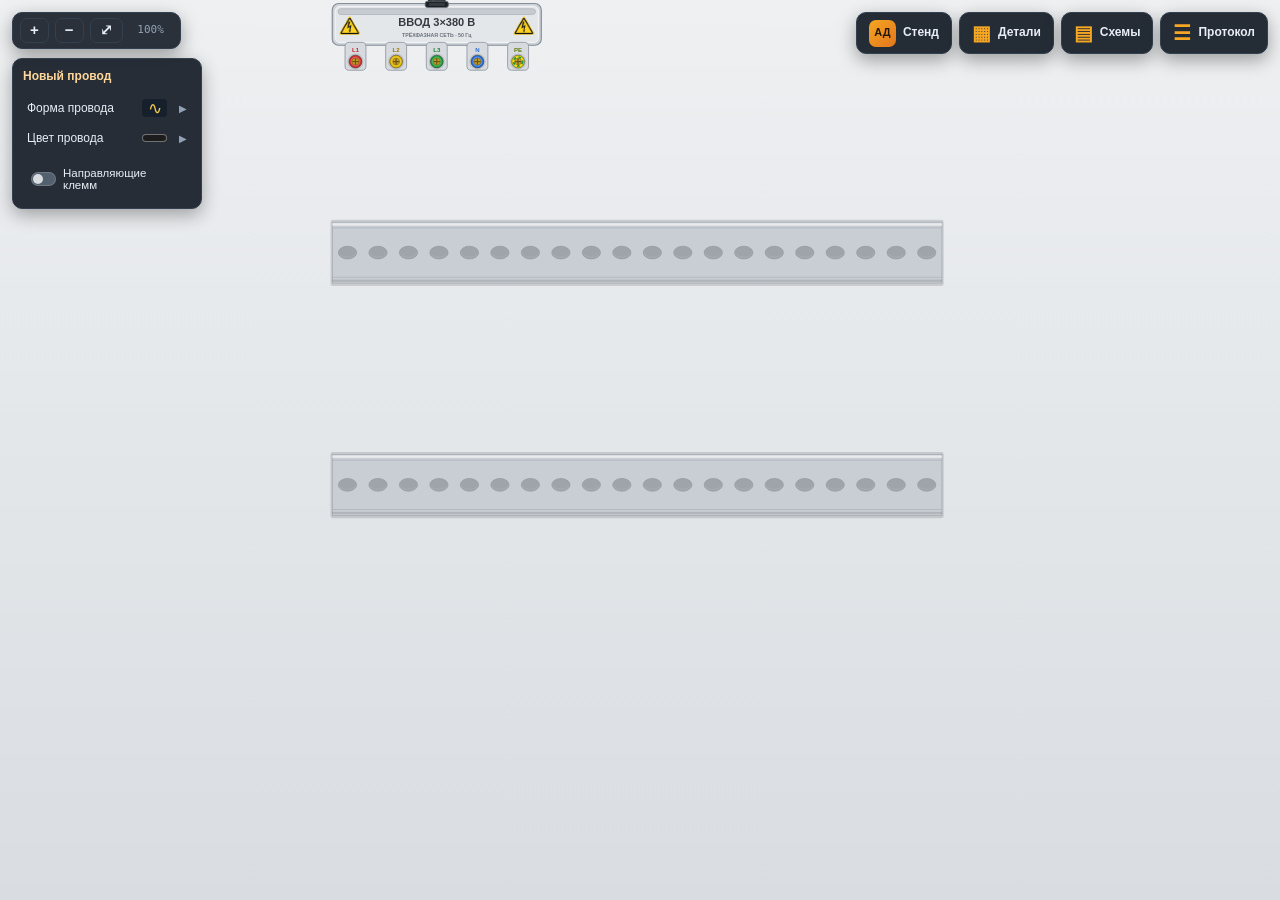
==== index.html @ cec75358 "1" ====
<!DOCTYPE html>
<html lang="ru">
<head>
<meta charset="utf-8">
<meta name="viewport" content="width=device-width, initial-scale=1">
<title>Тренажёр-стенд «Пуск-реверс трёхфазного АД» — Этап 1: вводные автоматы</title>
<link rel="stylesheet" href="styles.css">
</head>
<body>

<main>
  <!-- ================= СЦЕНА ================= -->
  <section class="stage">
    <svg id="scene" viewBox="0 0 1240 1550" preserveAspectRatio="xMidYMid meet">
      <g id="world" transform="translate(0,200)">
      <g id="railLayer"></g>
      <g id="guideLayer"></g>
      <g id="motorLayer"></g>
      <g id="deviceLayer"></g>
      <g id="relayLayer"></g>
      <g id="boxLayer"></g>
      <g id="wireLayer"></g>
      <g id="termLayer"></g>
      <g id="mmLayer"></g>
      </g>
    </svg>
    <div class="zoomctl">
      <button id="zin" title="Приблизить">+</button>
      <button id="zout" title="Отдалить">−</button>
      <button id="zfit" title="Показать весь стенд">⤢</button>
      <span id="zval">100%</span>
    </div>
    <div class="wire-defaults" aria-label="Настройки новых проводов">
      <div class="wire-defaults-title">Новый провод</div>
      <div class="wire-defaults-menu">
        <div class="wire-default-sub" id="wireShapeDefault">
          <button type="button" class="wire-default-trigger"><span class="wire-trigger-title">Форма провода</span><i class="wire-current-shape">∿</i><span class="wire-trigger-arrow">▶</span></button>
          <div class="wire-default-flyout" aria-label="Форма провода">
            <button type="button" data-wire-default-shape="smooth"><i>∿</i>Плавная кривая</button>
            <button type="button" data-wire-default-shape="straight"><i>╱</i>Прямые отрезки</button>
            <button type="button" data-wire-default-shape="orthogonal"><i>└</i>Прямые углы</button>
            <button type="button" data-wire-default-shape="arc"><i>⌒</i>Дуга-перемычка</button>
            <button type="button" data-wire-default-shape="s"><i>𝑆</i>S-образный изгиб</button>
          </div>
        </div>
        <div class="wire-default-sub" id="wireColorDefault">
          <button type="button" class="wire-default-trigger"><span class="wire-trigger-title">Цвет провода</span><i class="wire-current-color"></i><span class="wire-trigger-arrow">▶</span></button>
          <div class="wire-default-flyout" aria-label="Цвет провода">
            <button type="button" data-wire-default-color="#1c1c1c"><i></i>Чёрный</button>
            <button type="button" data-wire-default-color="#8b5a2b"><i></i>Коричневый</button>
            <button type="button" data-wire-default-color="#d32f2f"><i></i>Красный</button>
            <button type="button" data-wire-default-color="#f28c28"><i></i>Оранжевый</button>
            <button type="button" data-wire-default-color="#e0b800"><i></i>Жёлтый</button>
            <button type="button" data-wire-default-color="#1f9d3a"><i></i>Зелёный</button>
            <button type="button" data-wire-default-color="#2a6fd6"><i></i>Синий</button>
            <button type="button" data-wire-default-color="#36a9e1"><i></i>Голубой</button>
            <button type="button" data-wire-default-color="#8d939a"><i></i>Серый</button>
            <button type="button" data-wire-default-color="#f3f3f3"><i></i>Белый</button>
            <button type="button" data-wire-default-color="#e8d800"><i class="pe-swatch"></i>Жёлто-зелёный</button>
          </div>
        </div>
      </div>
      <button type="button" id="guideToggle" class="guide-toggle" aria-pressed="false"><i></i><span>Направляющие клемм</span></button>
    </div>
  </section>

  <!-- ========== СВОРАЧИВАЕМОЕ МЕНЮ ========== -->
  <aside class="side">
    <details class="side-menu-item">
      <summary><span class="menu-logo">АД</span><span>Стенд</span></summary>
      <div class="side-flyout about-flyout">
        <div class="side-title">
          <div class="side-logo">АД</div>
          <div>
            <h1>Тренажёр-стенд</h1>
            <strong>Пуск и реверс трёхфазного асинхронного двигателя</strong>
            <span>Ввод, защита и магнитные пускатели</span>
          </div>
        </div>
      </div>
    </details>

    <details class="side-menu-item">
      <summary><span class="menu-icon">▦</span><span>Детали</span></summary>
      <div class="side-flyout">
        <div class="card">
          <h2>Лоток деталей</h2>
          <div id="tray"></div>
        </div>
      </div>
    </details>

    <details class="side-menu-item">
      <summary><span class="menu-icon">▤</span><span>Схемы</span></summary>
      <div class="side-flyout">
        <div class="card preset-card">
          <h2>Сохранённые схемы</h2>
          <input id="presetName" class="preset-name" type="text" maxlength="60" placeholder="Название схемы">
          <button id="presetSave" class="preset-primary">Сохранить текущую схему</button>
          <select id="presetList" class="preset-list" size="5" aria-label="Сохранённые схемы"></select>
          <div class="preset-actions">
            <button id="presetLoad">Загрузить</button>
            <button id="presetDelete" class="preset-danger">Удалить</button>
          </div>
          <div class="preset-actions">
            <button id="presetExport">Экспорт выбранной</button>
            <button id="presetExportAll">Экспорт всех</button>
          </div>
          <label class="preset-import" for="presetImportFile">Импортировать из файла</label>
          <input id="presetImportFile" type="file" accept=".json,.ad-scheme.json,application/json" hidden>
          <div id="presetStatus" class="preset-status">Схемы хранятся локально в этом браузере.</div>
        </div>
      </div>
    </details>

    <details class="side-menu-item">
      <summary><span class="menu-icon">☰</span><span>Протокол</span></summary>
      <div class="side-flyout">
        <div class="card log-card">
          <h2>Протокол испытаний</h2>
          <div id="logFilters" class="log-filters" role="group" aria-label="Фильтр протокола">
            <button type="button" data-log-filter="fault" aria-pressed="false">Аварии</button>
            <button type="button" data-log-filter="work" aria-pressed="true" class="on">Аварии и действия</button>
            <button type="button" data-log-filter="all" aria-pressed="false">Всё</button>
          </div>
          <div class="log-summary">
            <span id="logCount">Записей: 0</span>
            <span id="logFaultCount" class="fault clean">Аварий и предупреждений: 0</span>
          </div>
          <div id="log"></div>
          <div class="log-actions">
            <button id="logExport">Выгрузить в файл</button>
            <button id="logClear" class="danger">Очистить</button>
          </div>
          <div class="log-hint">Протокол сохраняется вместе со схемой в разделе «Схемы» и переносится вместе с экспортом.</div>
        </div>
      </div>
    </details>
  </aside>
</main>

<div id="toast"></div>
<div id="wireMenu" class="ctxmenu">
  <button data-act="add">Добавить точку изгиба</button>
  <button data-act="del">Удалить точку изгиба</button>
  <div class="menu-sub">
    <button class="submenu-trigger">Изменить форму провода <span>▶</span></button>
    <div class="wire-shapes" aria-label="Форма провода">
      <button data-wire-shape="smooth"><i>∿</i>Плавная кривая</button>
      <button data-wire-shape="straight"><i>╱</i>Прямые отрезки</button>
      <button data-wire-shape="orthogonal"><i>└</i>Прямые углы</button>
      <button data-wire-shape="arc"><i>⌒</i>Дуга-перемычка</button>
      <button data-wire-shape="s"><i>𝑆</i>S-образный изгиб</button>
    </div>
  </div>
  <div class="menu-sub">
    <button class="submenu-trigger">Изменить цвет провода <span>▶</span></button>
    <div class="wire-palette" aria-label="Цвет провода">
      <button data-wire-color="#1c1c1c" title="Чёрный"><i style="background:#1c1c1c"></i>Чёрный</button>
      <button data-wire-color="#8b5a2b" title="Коричневый"><i style="background:#8b5a2b"></i>Коричневый</button>
      <button data-wire-color="#d32f2f" title="Красный"><i style="background:#d32f2f"></i>Красный</button>
      <button data-wire-color="#f28c28" title="Оранжевый"><i style="background:#f28c28"></i>Оранжевый</button>
      <button data-wire-color="#e0b800" title="Жёлтый"><i style="background:#e0b800"></i>Жёлтый</button>
      <button data-wire-color="#1f9d3a" title="Зелёный"><i style="background:#1f9d3a"></i>Зелёный</button>
      <button data-wire-color="#2a6fd6" title="Синий"><i style="background:#2a6fd6"></i>Синий</button>
      <button data-wire-color="#36a9e1" title="Голубой"><i style="background:#36a9e1"></i>Голубой</button>
      <button data-wire-color="#8d939a" title="Серый"><i style="background:#8d939a"></i>Серый</button>
      <button data-wire-color="#f3f3f3" title="Белый"><i style="background:#f3f3f3"></i>Белый</button>
      <button data-wire-color="#e8d800" title="Жёлто-зелёный PE"><i class="pe-swatch"></i>Жёлто-зелёный</button>
    </div>
  </div>
  <button data-act="remove" class="danger">Удалить провод</button>
</div>

<div id="objectMenu" class="ctxmenu object-menu">
  <button data-object-act="properties">Характеристики</button>
  <button data-object-act="remove" class="danger">Удалить объект</button>
</div>

<div id="propertiesModal" class="properties-modal" aria-hidden="true">
  <div class="properties-dialog" role="dialog" aria-modal="true" aria-labelledby="propertiesTitle">
    <div class="properties-head">
      <div>
        <h2 id="propertiesTitle">Характеристики объекта</h2>
        <div id="propertiesSubtitle" class="properties-subtitle"></div>
      </div>
      <button id="propertiesClose" class="properties-close" type="button" aria-label="Закрыть">×</button>
    </div>
    <form id="propertiesForm">
      <div id="propertiesFields" class="properties-fields"></div>
      <div class="properties-actions">
        <button id="propertiesCancel" type="button">Отмена</button>
        <button class="primary" type="submit">Сохранить</button>
      </div>
    </form>
  </div>
</div>

<script src="app.js"></script>
</body>
</html>
---- styles.css ----
:root{
    --bg:#10151c;
    --panel:#1a212b;
    --panel-2:#222b37;
    --line:#33404f;
    --text:#e8eef5;
    --muted:#93a2b4;
    --accent:#f5a623;
    --teal:#12a89a;
    --ok:#2fbf71;
    --warn:#ffb020;
    --err:#ff5b5b;
    --l1:#8b5a2b;
    --l2:#1c1c1c;
    --l3:#8d939a;
  }
  *{box-sizing:border-box}
  html,body{height:100%}
  body{
    margin:0;background:radial-gradient(1200px 800px at 50% -10%,#1b2430,#0c1015 70%);
    color:var(--text);font:14px/1.45 "Segoe UI",Roboto,Arial,sans-serif;
    overflow:hidden;
  }

  /* ---------- шапка ---------- */
  header.topbar{
    display:flex;align-items:center;gap:16px;flex-wrap:wrap;
    padding:10px 18px;background:linear-gradient(180deg,#1d2634,#161d27);
    border-bottom:2px solid var(--accent);
  }
  header .logo{
    width:34px;height:34px;border-radius:8px;flex:0 0 auto;
    background:linear-gradient(135deg,var(--accent),#e2761b);
    display:flex;align-items:center;justify-content:center;font-weight:800;color:#24170a;
  }
  header h1{font-size:15px;margin:0;font-weight:700;letter-spacing:.2px}
  header h1 span{display:block;font-size:11.5px;color:var(--muted);font-weight:400;letter-spacing:.3px}
  .badge{
    margin-left:auto;background:rgba(18,168,154,.15);border:1px solid rgba(18,168,154,.6);
    color:#7ff0e2;padding:5px 12px;border-radius:999px;font-size:12px;white-space:nowrap;
  }

  /* ---------- каркас ---------- */
  main{height:100vh;display:block;padding:0;min-height:0}

  .stage{
    background:linear-gradient(180deg,#eef0f2,#d9dde1);
    width:100%;height:100%;border-radius:0;border:0;position:relative;overflow:hidden;
    display:flex;flex-direction:column;min-height:0;
    box-shadow:none;
  }
  .stage-hint{
    padding:8px 14px;font-size:12.5px;color:#3c4753;background:rgba(255,255,255,.55);
    border-bottom:1px solid #c3c9d0;
  }
  .stage-hint b{color:#111}
  #scene{width:100%;height:100%;flex:1;display:block;touch-action:none;user-select:none}
  .stage-foot{
    margin-top:auto;padding:6px 14px 10px;font-size:11.5px;color:#5a6572;display:flex;gap:18px;flex-wrap:wrap;
    border-top:1px dashed #c3c9d0;background:rgba(255,255,255,.35);
  }
  .stage-foot b{color:#111}

  /* зум и панорамирование */
  .zoomctl{
    position:absolute;top:12px;left:12px;right:auto;display:flex;gap:6px;align-items:center;z-index:5;
    background:rgba(26,33,43,.92);border:1px solid var(--line);border-radius:10px;padding:5px 7px;
    box-shadow:0 6px 18px rgba(0,0,0,.35)
  }
  .zoomctl button{padding:2px 9px;font-size:15px;line-height:1.25;background:transparent;
    border:1px solid var(--line);border-radius:7px;color:var(--text)}
  .zoomctl button:hover{border-color:var(--accent);color:#ffd79a}
  .zoomctl #zval{font-size:11px;color:var(--muted);min-width:44px;text-align:center;font-family:Consolas,monospace}
  .wire-defaults{
    position:absolute;left:12px;top:58px;z-index:5;width:190px;padding:9px 10px 10px;
    color:var(--text);background:rgba(26,33,43,.94);border:1px solid var(--line);
    border-radius:10px;box-shadow:0 6px 18px rgba(0,0,0,.32);font-size:11px
  }
  .wire-defaults-title{margin-bottom:7px;color:#ffd79a;font-size:12px;font-weight:800}
  .wire-defaults-menu{margin:2px -4px 0}
  .wire-default-sub{position:relative}
  .wire-default-trigger{display:flex;align-items:center;justify-content:space-between;gap:12px;width:100%;padding:7px 8px;border:0;border-radius:6px;background:transparent;color:var(--text);font:12px "Segoe UI",Arial,sans-serif;text-align:left;cursor:pointer}
  .wire-default-trigger:hover,.wire-default-sub:hover>.wire-default-trigger{background:#222b37;color:#ffd79a}
  .wire-default-trigger .wire-trigger-arrow{color:#93a2b4;font-size:10px}
  .wire-current-shape{display:inline-flex;width:25px;height:18px;align-items:center;justify-content:center;border-radius:4px;background:#15202c;color:#f2c94c;font-size:17px;font-style:normal;margin-left:auto}
  .wire-current-color{display:block;width:25px;height:8px;border:1px solid rgba(255,255,255,.38);border-radius:4px;background:#1c1c1c;margin-left:auto}
  .wire-current-color.pe{background:repeating-linear-gradient(135deg,#e8d800 0 6px,#1f9d3a 6px 12px)}
  .wire-default-flyout{position:absolute;left:calc(100% - 2px);top:-5px;display:none;width:196px;padding:5px;background:var(--panel);border:1px solid var(--line);border-radius:10px;box-shadow:0 14px 34px rgba(0,0,0,.55);z-index:20}
  .wire-default-sub.open>.wire-default-flyout{display:block}
  .wire-default-flyout button{display:flex;align-items:center;gap:9px;width:100%;padding:6px 8px;border:0;border-radius:7px;background:transparent;color:var(--text);font:11.5px "Segoe UI",Arial,sans-serif;text-align:left;cursor:pointer}
  .wire-default-flyout button:hover,.wire-default-flyout button.selected{background:var(--panel-2);color:#ffd79a}
  .wire-default-flyout button i{display:inline-flex;width:28px;height:18px;align-items:center;justify-content:center;flex:0 0 auto;border-radius:4px;background:#15202c;color:#f2c94c;font-size:17px;font-style:normal}
  .wire-default-flyout button[data-wire-default-color] i{width:25px;height:8px;border:1px solid rgba(255,255,255,.38);border-radius:4px;background:var(--wire-color)}
  .wire-default-flyout button[data-wire-default-color] i.pe-swatch{background:repeating-linear-gradient(135deg,#e8d800 0 6px,#1f9d3a 6px 12px)}
  .guide-toggle{display:flex;align-items:center;gap:7px;width:100%;margin-top:8px;padding:7px 8px;border:0;border-radius:6px;background:transparent;color:var(--text);font:11.5px "Segoe UI",Arial,sans-serif;text-align:left;cursor:pointer}
  .guide-toggle:hover{background:#222b37;color:#ffd79a}
  .guide-toggle i{width:25px;height:14px;border-radius:8px;background:#53606d;box-shadow:inset 0 0 0 1px rgba(255,255,255,.16);position:relative;flex:0 0 auto}
  .guide-toggle i:after{content:"";position:absolute;top:2px;left:2px;width:10px;height:10px;border-radius:50%;background:#d8dde2;transition:left .16s,background .16s}
  .guide-toggle.on i{background:#b95d7e}
  .guide-toggle.on i:after{left:13px;background:#ffe7ef}
  .stage.panning{cursor:grabbing}
  #scene{cursor:default}

  .hdl{transition:transform .18s cubic-bezier(.4,1.6,.5,1)}
  .plg-depth{transform-box:fill-box;transform-origin:center}
  @keyframes plgPress{
    from{transform:scale(1);filter:brightness(1)}
    65%{transform:scale(.9,.82);filter:brightness(.8)}
    to{transform:scale(.92,.85);filter:brightness(.84)}
  }
  .plg-depth.pressed{transform:scale(.92,.85);filter:brightness(.84)}
  .plg-depth.pressing{animation:plgPress .3s cubic-bezier(.25,.8,.3,1) both}
  .plg-depth.pressed .plg-shine{opacity:.12}
  .aux-actuator.pressed{transform:scale(.76);filter:brightness(.72)}
  .aux-actuator.aux-pressing{animation:auxBlockPress .3s cubic-bezier(.25,.8,.3,1) both}
  @keyframes auxBlockPress{
    from{transform:scale(1);filter:brightness(1)}
    65%{transform:scale(.72);filter:brightness(.68)}
    to{transform:scale(.76);filter:brightness(.72)}
  }
  .relay-btn{transform-box:fill-box;transform-origin:center;transition:transform .08s ease-out,filter .08s ease-out}
  .relay-btn.is-down{transform:translateY(4px) scale(.96);filter:brightness(.78)}
  .rcd-test{transform-box:fill-box;transform-origin:center;transition:transform .08s ease-out,filter .08s ease-out}
  .rcd-test:active{transform:translateY(3px) scale(.97);filter:brightness(.82)}
  .lamp-window{transition:fill .16s,filter .16s,stroke .16s}
  .lamp-window.lit{filter:drop-shadow(0 0 7px #35e47d) drop-shadow(0 0 14px rgba(53,228,125,.75))}
  .lamp-window.lamp-yellow.lit{filter:drop-shadow(0 0 7px #ffd928) drop-shadow(0 0 14px rgba(255,217,40,.75))}
  .lamp-window.lamp-red.lit{filter:drop-shadow(0 0 7px #f34a45) drop-shadow(0 0 14px rgba(243,74,69,.75))}
  .bulb-glass{transition:fill .18s,filter .18s,stroke .18s}
  .bulb-glass.lit{filter:drop-shadow(0 0 10px #ffd85c) drop-shadow(0 0 24px rgba(255,205,70,.82))}
  .pb-button{transform-box:fill-box;transform-origin:center;transition:transform .08s ease-out,filter .08s ease-out}
  .pb-button.is-down{transform:translateY(5px) scale(.96);filter:brightness(.8)}

  /* ---------- компактное раскрывающееся меню ---------- */
  .side{
    position:fixed;top:12px;right:12px;z-index:50;display:flex;align-items:flex-start;gap:7px;
    min-height:0;overflow:visible;padding:0;background:transparent
  }
  .side-menu-item{position:relative}
  .side-menu-item>summary{
    list-style:none;display:flex;align-items:center;justify-content:center;gap:7px;height:42px;
    padding:0 12px;border:1px solid var(--line);border-radius:10px;background:rgba(26,33,43,.95);
    box-shadow:0 6px 18px rgba(0,0,0,.35);color:#e8eef5;font-size:12px;font-weight:700;
    cursor:pointer;user-select:none;transition:border-color .14s,background .14s,color .14s
  }
  .side-menu-item>summary::-webkit-details-marker{display:none}
  .side-menu-item>summary::marker{content:""}
  .side-menu-item>summary:hover,.side-menu-item[open]>summary{
    border-color:var(--accent);background:#222b37;color:#ffd79a
  }
  .menu-logo{
    width:27px;height:27px;border-radius:7px;display:inline-flex;align-items:center;justify-content:center;
    background:linear-gradient(135deg,var(--accent),#e2761b);color:#24170a;font-size:11px;font-weight:900
  }
  .menu-icon{font-size:20px;line-height:1;color:#f5a623}
  .side-flyout{
    position:absolute;top:49px;right:0;width:370px;max-height:calc(100vh - 74px);overflow:auto;
    padding:0;border-radius:12px;background:linear-gradient(180deg,#111821,#0c1118);
    box-shadow:0 16px 40px rgba(0,0,0,.48)
  }
  .about-flyout{width:350px}
  .side-flyout>.card,.side-flyout>.side-title{border-radius:12px;margin:0}
  @media (max-width:620px){
    .side{top:8px;right:8px;gap:4px}
    .side-menu-item>summary{height:38px;padding:0 9px;font-size:0}
    .side-menu-item>summary span{font-size:0}
    .side-menu-item>summary .menu-icon{font-size:19px}
    .side-menu-item>summary .menu-logo{font-size:10px}
    .side-flyout{top:45px;right:0;width:min(370px,calc(100vw - 16px));max-height:calc(100vh - 61px)}
  }
  .side-title{display:flex;align-items:flex-start;gap:11px;padding:12px 13px;background:var(--panel);
    border:1px solid var(--line);border-radius:12px}
  .side-logo{width:40px;height:40px;border-radius:9px;flex:0 0 auto;background:linear-gradient(135deg,var(--accent),#e2761b);
    display:flex;align-items:center;justify-content:center;font-weight:900;font-size:16px;color:#24170a}
  .side-title h1{margin:0 0 3px;font-size:16px;line-height:1.15;color:#f4f7fa}
  .side-title strong{display:block;font-size:12px;line-height:1.3;color:#d4dce5;font-weight:600}
  .side-title span{display:block;margin-top:4px;font-size:10.5px;color:var(--muted)}
  .card{background:var(--panel);border:1px solid var(--line);border-radius:12px;padding:12px 13px}
  .card h2{
    margin:0 0 10px;font-size:12px;text-transform:uppercase;letter-spacing:.9px;color:var(--muted);
    display:flex;align-items:center;gap:8px;font-weight:700
  }
  .card h2::before{content:"";width:4px;height:14px;border-radius:2px;background:var(--accent)}
  .card.hint h2{color:#8fe0d6}
  .card.hint h2::before{background:var(--teal)}

  /* лоток деталей */
  #tray{display:flex;flex-direction:column;gap:8px}
  .tray-item{
    display:flex;align-items:center;gap:11px;padding:8px 10px;border-radius:10px;cursor:grab;
    background:var(--panel-2);border:1px solid var(--line);position:relative;
    transition:border-color .15s,transform .1s;
  }
  .tray-item:hover{border-color:var(--accent)}
  .tray-item:active{cursor:grabbing}
  .tray-special{cursor:pointer}
  .tray-special-icon{width:38px;height:52px;border-radius:8px;display:flex;align-items:center;justify-content:center;
    flex:0 0 auto;background:#263342;border:1px solid #46566a;color:#f5b13d;font-size:24px;font-weight:800}
  .tray-item .mini{height:74px;width:auto;flex:0 0 auto;filter:drop-shadow(0 3px 3px rgba(0,0,0,.45))}
  .tray-meta{display:flex;flex-direction:column;min-width:0}
  .tray-meta b{font-size:12.5px;font-weight:600}
  .tray-meta span{font-size:11px;color:var(--muted)}
  .stock{
    position:absolute;top:6px;right:8px;font-size:11px;color:#0e1a12;background:var(--ok);
    border-radius:6px;padding:1px 6px;font-weight:700
  }
  .empty-tray{color:var(--muted);font-size:12px;text-align:center;padding:8px 0}

  /* задания */
  ul#tasks{list-style:none;margin:0;padding:0;display:flex;flex-direction:column;gap:6px}
  ul#tasks li{
    display:flex;gap:9px;align-items:flex-start;font-size:12.5px;color:#cfd8e3;
    background:var(--panel-2);border:1px solid var(--line);border-radius:8px;padding:7px 9px;
  }
  ul#tasks li .box{
    width:16px;height:16px;border-radius:4px;border:1.5px solid #57657a;flex:0 0 auto;margin-top:1px;
    display:flex;align-items:center;justify-content:center;font-size:11px;color:#0d1a12
  }
  ul#tasks li.done{border-color:rgba(47,191,113,.55);background:rgba(47,191,113,.10);color:#d8f5e5}
  ul#tasks li.done .box{background:var(--ok);border-color:var(--ok)}

  /* мимика */
  .mimic{display:flex;flex-direction:column;gap:11px}
  .lamps{display:grid;grid-template-columns:repeat(3,1fr);gap:9px}
  .lamp{
    background:#0d1219;border:1px solid var(--line);border-radius:10px;padding:9px 6px;text-align:center
  }
  .lamp .bulb{
    width:26px;height:26px;border-radius:50%;margin:0 auto 6px;background:#2a3140;
    border:2px solid #3d4757;transition:all .18s
  }
  .lamp.on .bulb{background:radial-gradient(circle at 35% 30%,#fff8c9,#ffd230 55%,#f08a00);
    border-color:#ffd76a;box-shadow:0 0 16px rgba(255,196,0,.85)}
  .lamp small{font-size:10.5px;color:var(--muted);letter-spacing:.4px}
  .lamp .w{font-size:11px;color:#7d8b9d;margin-top:2px}
  .lamp.on .w{color:#ffd76a}

  .meas{display:grid;grid-template-columns:1fr 1fr;gap:9px}
  .meter{
    flex:1;background:#07130f;border:1px solid #1d4a3c;border-radius:9px;padding:8px 10px;
  }
  .meter .val{font:700 21px/1.1 "Consolas",monospace;color:#4dff9e;text-shadow:0 0 8px rgba(77,255,158,.45)}
  .meter .cap{font-size:10.5px;color:#5f8f7c;letter-spacing:.6px;text-transform:uppercase}
  .meter.off .val{color:#2e5548;text-shadow:none}

  .row{display:flex;gap:8px;flex-wrap:wrap}
  button{
    font:600 12.5px "Segoe UI",Arial;color:var(--text);background:var(--panel-2);
    border:1px solid var(--line);border-radius:8px;padding:8px 11px;cursor:pointer;transition:.14s
  }
  button:hover:not(:disabled){border-color:var(--accent);color:#ffd79a}
  button:disabled{opacity:.42;cursor:not-allowed}
  button.primary{background:linear-gradient(180deg,#1f8f84,#147a70);border-color:#1aa89a;color:#eafffb}
  button.danger{background:linear-gradient(180deg,#3a2226,#2a171a);border-color:#6c2f38;color:#ffc9c9}
  button.primary:hover:not(:disabled){border-color:#7ff0e2;color:#fff}
  button.active{background:linear-gradient(180deg,#1f8f84,#147a70);border-color:#1aa89a;color:#eafffb}
  button.active:hover:not(:disabled){border-color:#7ff0e2;color:#fff}

  .switch{display:flex;align-items:center;gap:9px;font-size:12.5px;cursor:pointer;user-select:none}
  .switch input{display:none}
  .track{width:44px;height:23px;border-radius:999px;background:#39424f;position:relative;transition:.18s;flex:0 0 auto}
  .track::after{content:"";position:absolute;top:2.5px;left:3px;width:18px;height:18px;border-radius:50%;
    background:#c8d1db;transition:.18s}
  .switch input:checked + .track{background:rgba(47,191,113,.85)}
  .switch input:checked + .track::after{left:23px;background:#fff}

  /* протокол */
  #log{max-height:186px;overflow:auto;display:flex;flex-direction:column;gap:4px;font-size:11.5px}
  #log div{padding:5px 8px;border-radius:6px;background:var(--panel-2);border-left:3px solid var(--line);color:#c6d0dc}
  #log div.ok{border-left-color:var(--ok)}
  #log div.warn{border-left-color:var(--warn);color:#ffe4b8}
  #log div.err{border-left-color:var(--err);color:#ffd2d2}
  #log div.info{border-left-color:#4a90d9}
  #log div time{color:#6d7b8d;margin-right:6px;font-family:Consolas,monospace}
  #log div.log-empty{padding:16px 10px;text-align:center;color:var(--muted);border-left-color:var(--line)}

  /* протокол испытаний */
  .log-card{display:flex;flex-direction:column;gap:8px}
  .log-card #log{max-height:300px;min-height:78px}
  .log-card button{border:1px solid #445365;border-radius:7px;background:#243343;color:#e7edf5;
    padding:7px 9px;font:12px "Segoe UI",Arial,sans-serif;cursor:pointer}
  .log-card button:hover{background:#31465c}
  .log-filters{display:grid;grid-template-columns:1fr 1.6fr 1fr;gap:6px}
  .log-filters button.on{background:#1d6a50;border-color:#298b6b;font-weight:700;color:#eafff7}
  .log-summary{display:flex;justify-content:space-between;gap:8px;font-size:11px;color:var(--muted)}
  .log-summary #logFaultCount.fault{color:#ffb0b0;font-weight:700}
  .log-summary #logFaultCount.clean{color:#7f8fa4;font-weight:600}
  .log-actions{display:grid;grid-template-columns:1.4fr 1fr;gap:7px}
  .log-card .danger{color:#ffb0b0;border-color:#704247}
  .log-hint{color:#7f8fa4;font-size:10.5px;line-height:1.35}

  /* призрак при перетаскивании */
  .ghost{position:fixed;z-index:9999;pointer-events:none;filter:drop-shadow(0 10px 14px rgba(0,0,0,.55));
    opacity:.92;transform:translateZ(0)}
  .special-ghost{display:flex;align-items:center;justify-content:center}
  .special-ghost svg{display:block;width:100%;height:100%}

  /* клеммы и провода */
  .term{cursor:pointer;transition:fill .12s}
  .term:hover{fill:rgba(245,166,35,.35);stroke:#f5a623;stroke-width:2}
  .wireG{cursor:grab}
  .wireG:hover .wire{stroke-width:6}
  .wireG.grabbing{cursor:grabbing}
  .wireG.grabbing .wire{stroke-width:6.5}
  /* точка-захват видна только когда курсор на проводе или провод тянут */
  .wire-dot{opacity:0;transition:opacity .14s}
  .wireG:hover .wire-dot,.wireG.grabbing .wire-dot{opacity:.95}

  /* Вращение вентилятора и вала двигателя при трёхфазном питании */
  @keyframes mspin{from{transform:rotate(0deg)}to{transform:rotate(360deg)}}
  .mrot.spin{animation:mspin 1.1s linear infinite}



  #wires{display:flex;flex-direction:column;gap:5px;font-size:11.5px;max-height:158px;overflow:auto}
  #wires .wire-row{display:flex;align-items:center;gap:7px;background:var(--panel-2);
    border:1px solid var(--line);border-radius:7px;padding:5px 8px;color:#c6d0dc}
  #wires .sw{width:16px;height:6px;border-radius:3px;flex:0 0 auto}
  #wires .del{margin-left:auto;cursor:pointer;color:#ff9a9a;font-weight:700;padding:0 4px}
  #wires .empty{color:var(--muted);text-align:center;padding:6px 0}

  /* мультиметр */
  .mm{display:flex;flex-direction:column;gap:6px}
  .mm-function-label{font-size:11px;color:#93a2b4;font-weight:700;text-transform:uppercase;letter-spacing:.35px}
  .mm-select{width:100%;padding:8px 9px;border:1px solid #445365;border-radius:6px;background:#172331;color:#e7edf5;font:12px "Segoe UI",Arial,sans-serif;outline:none}
  .mm-select:focus{border-color:#5fa6eb;box-shadow:0 0 0 2px rgba(95,166,235,.18)}
  .mmrow{display:flex;align-items:center;gap:9px;font-size:12px;color:#c6d0dc}
  .probe{width:18px;height:18px;border-radius:50%;flex:0 0 auto;border:2px solid rgba(255,255,255,.35)}
  .probe.red{background:#d32f2f}
  .probe.blk{background:#14181d}
  .mmnote{font-size:11.5px;color:#93a2b4;line-height:1.35;margin-top:6px}
  .mmnote b{color:#ffd79a}
  .stage.mm .term{cursor:crosshair}
  .preset-card{display:flex;flex-direction:column;gap:8px}
  .preset-name,.preset-list{box-sizing:border-box;width:100%;border:1px solid #445365;border-radius:7px;background:#172331;color:#e7edf5;font:12px "Segoe UI",Arial,sans-serif;outline:none}
  .preset-name{padding:9px 10px}
  .preset-list{padding:4px;min-height:112px}
  .preset-list option{padding:7px 8px;border-radius:5px}
  .preset-list option:checked{background:#285f91;color:#fff}
  .preset-card button{border:1px solid #445365;border-radius:7px;background:#243343;color:#e7edf5;padding:8px 10px;font:12px "Segoe UI",Arial,sans-serif;cursor:pointer}
  .preset-card button:hover{background:#31465c}
  .preset-card .preset-primary{background:#1d6a50;border-color:#298b6b;font-weight:700}
  .preset-card .preset-primary:hover{background:#258261}
  .preset-actions{display:grid;grid-template-columns:1fr 1fr;gap:7px}
  .preset-card .preset-danger{color:#ffb0b0;border-color:#704247}
  .preset-import{display:block;border:1px dashed #52708d;border-radius:7px;background:#1a2938;color:#bcd2e7;padding:8px 10px;text-align:center;font:12px "Segoe UI",Arial,sans-serif;cursor:pointer}
  .preset-import:hover{background:#263b50;color:#fff}
  .preset-status{min-height:16px;color:#93a2b4;font-size:11px;line-height:1.35}

  #toast{
    position:fixed;left:50%;bottom:26px;transform:translate(-50%,20px);z-index:10000;
    background:#2a1c1c;border:1px solid #a8483f;color:#ffd9d4;padding:10px 16px;border-radius:10px;
    font-size:12.5px;max-width:560px;box-shadow:0 12px 30px rgba(0,0,0,.5);
    opacity:0;pointer-events:none;transition:.22s
  }
  #toast.show{opacity:1;transform:translate(-50%,0)}
  #toast.ok{background:#12291d;border-color:#2fbf71;color:#d6f7e5}
  #toast.fault{
    top:24px;bottom:auto;max-width:760px;
    background:#ffd84d;border:4px solid #d71920;color:#710000;
    padding:15px 22px;border-radius:12px;font-size:16px;font-weight:900;
    text-align:center;letter-spacing:.25px;
    box-shadow:0 0 0 3px rgba(255,216,77,.75),0 15px 38px rgba(94,0,0,.48);
  }

  /* контекстное меню провода */
  .ctxmenu{
    position:fixed;z-index:10001;display:none;min-width:186px;
    background:var(--panel);border:1px solid var(--line);border-radius:10px;padding:5px;
    box-shadow:0 14px 34px rgba(0,0,0,.55)
  }
  .ctxmenu button{display:block;width:100%;text-align:left;background:transparent;border:0;
    border-radius:7px;padding:7px 10px;font-size:12.5px;color:var(--text)}
  .ctxmenu button:hover{background:var(--panel-2);color:#ffd79a}
  .ctxmenu button.danger{color:#ff9a9a}
  .ctxmenu button.danger:hover{background:#2a171a;color:#ffc9c9}
  .object-menu button[data-object-act="properties"]::before{content:"⚙";display:inline-block;width:20px;color:#f5a623}
  .object-menu button.danger::before{content:"×";display:inline-block;width:20px;font-weight:900}

  /* окно редактирования характеристик аппарата */
  .properties-modal{
    position:fixed;inset:0;z-index:10020;display:none;align-items:center;justify-content:center;
    padding:22px;background:rgba(7,11,16,.58);backdrop-filter:blur(2px)
  }
  .properties-modal.open{display:flex}
  .properties-dialog{
    width:min(520px,calc(100vw - 28px));max-height:calc(100vh - 36px);overflow:auto;
    border:1px solid #405064;border-radius:14px;background:linear-gradient(180deg,#1c2531,#121923);
    box-shadow:0 24px 70px rgba(0,0,0,.62);color:var(--text)
  }
  .properties-head{display:flex;align-items:flex-start;justify-content:space-between;gap:16px;padding:17px 18px 13px;border-bottom:1px solid var(--line)}
  .properties-head h2{margin:0;font-size:17px;line-height:1.2;color:#f4f7fa}
  .properties-subtitle{margin-top:4px;font-size:11.5px;color:var(--muted)}
  .properties-close{width:32px!important;height:32px;padding:0!important;text-align:center!important;font-size:23px!important;line-height:28px!important;flex:0 0 auto}
  .properties-fields{display:grid;grid-template-columns:1fr 1fr;gap:12px 14px;padding:16px 18px}
  .property-field{display:flex;flex-direction:column;gap:5px;min-width:0}
  .property-field.wide{grid-column:1/-1}
  .property-field>span{font-size:11.5px;font-weight:700;color:#bdc8d4}
  .property-field em{font-style:normal;font-weight:400;color:#77879a}
  .property-field input,.property-field select,.property-field textarea{
    width:100%;border:1px solid #3d4b5c;border-radius:8px;background:#0f1620;color:#edf3f8;
    padding:9px 10px;font:13px "Segoe UI",Arial,sans-serif;outline:none
  }
  .property-field select{cursor:pointer;color-scheme:dark}
  .property-field input:focus,.property-field select:focus,.property-field textarea:focus{border-color:#f5a623;box-shadow:0 0 0 2px rgba(245,166,35,.14)}
  .property-field textarea{min-height:76px;resize:vertical;line-height:1.35}
  .properties-actions{display:flex;justify-content:flex-end;gap:9px;padding:13px 18px 17px;border-top:1px solid var(--line)}
  @media (max-width:540px){.properties-fields{grid-template-columns:1fr}.property-field.wide{grid-column:auto}}
  .menu-sub{position:relative}
  .submenu-trigger{display:flex!important;align-items:center;justify-content:space-between;gap:18px}
  .submenu-trigger span{font-size:10px;color:#93a2b4}
  .wire-palette,.wire-shapes{
    position:absolute;left:calc(100% - 2px);top:-5px;display:none;width:174px;
    grid-template-columns:1fr;background:var(--panel);border:1px solid var(--line);
    border-radius:10px;padding:5px;box-shadow:0 14px 34px rgba(0,0,0,.55)
  }
  .menu-sub:hover>.wire-palette,.menu-sub:focus-within>.wire-palette,
  .menu-sub:hover>.wire-shapes,.menu-sub:focus-within>.wire-shapes{display:grid}
  .ctxmenu.flip-sub .wire-palette,.ctxmenu.flip-sub .wire-shapes{left:auto;right:calc(100% - 2px)}
  .ctxmenu.raise-sub .wire-palette,.ctxmenu.raise-sub .wire-shapes{top:auto;bottom:-5px}
  .wire-palette button{display:flex;align-items:center;gap:8px;padding:5px 8px;font-size:11.5px}
  .wire-palette i{display:block;width:25px;height:8px;border-radius:4px;border:1px solid rgba(255,255,255,.38);flex:0 0 auto}
  .wire-palette .pe-swatch{background:repeating-linear-gradient(135deg,#e8d800 0 6px,#1f9d3a 6px 12px)}
  .wire-shapes{width:196px}
  .wire-shapes button{display:flex;align-items:center;gap:9px;padding:6px 8px;font-size:11.5px}
  .wire-shapes i{display:inline-flex;width:28px;height:18px;align-items:center;justify-content:center;border-radius:4px;background:#15202c;color:#f2c94c;font-size:17px;font-style:normal;flex:0 0 auto}
.motor-load-control{
  box-sizing:border-box;
  width:258px;
  padding:12px 14px;
  border:1px solid #9da8b3;
  border-radius:10px;
  background:linear-gradient(#f5f7f9,#dce2e7);
  box-shadow:0 4px 10px rgba(24,39,55,.22),inset 0 1px #fff;
  color:#35404b;
  font:12px "Segoe UI",Arial,sans-serif;
  user-select:none;
}
.motor-tag{font-size:11px;font-weight:900;text-align:center;color:#173f67;margin-bottom:2px}
.motor-load-title{font-size:14px;font-weight:800;text-align:center;margin-bottom:7px}
.motor-load-control input[type="range"]{width:100%;accent-color:#2469ad;cursor:pointer}
.motor-load-value{text-align:center;font-weight:800;color:#1e5f9f;margin:1px 0 6px}
.motor-readout{display:flex;justify-content:space-between;gap:12px;padding:3px 0;border-top:1px solid rgba(96,110,124,.18)}
.motor-readout b{color:#173f67;white-space:nowrap}
/* Панель машины постоянного тока: тот же корпус, но с зелёным оттенком,
   чтобы её нельзя было спутать с панелью асинхронного двигателя. */
.dc-motor-control{background:linear-gradient(#f4fbf6,#d6ecdd);border-color:#8fb69d;width:258px}
.dc-motor-control .motor-tag{color:#14532d}
.dc-motor-control .motor-load-title{font-size:13px;margin-bottom:6px}
.dc-motor-control .motor-load-value{color:#1b6b3a;margin-bottom:4px}
.dc-motor-control input[type="range"]{accent-color:#2f8a4c}
.dc-motor-control .motor-readout{padding:2px 0;border-top-color:rgba(70,110,86,.22)}
.dc-motor-control .motor-readout b{color:#14532d}
.motor-alert{margin-top:6px;padding:4px 6px;border-radius:6px;background:#ffe9c9;
  border:1px solid #e0a94a;color:#6b4a05;font-size:10.5px;font-weight:700;text-align:center}
.mm-object-note{
  box-sizing:border-box;width:100%;height:100%;overflow:hidden;
  display:flex;align-items:center;justify-content:center;text-align:center;
  padding:2px 5px;font:10px/1.25 "Segoe UI",Arial,sans-serif;color:#54470e;
}
.mm-object-note.danger{color:#8b1717;font-weight:800}
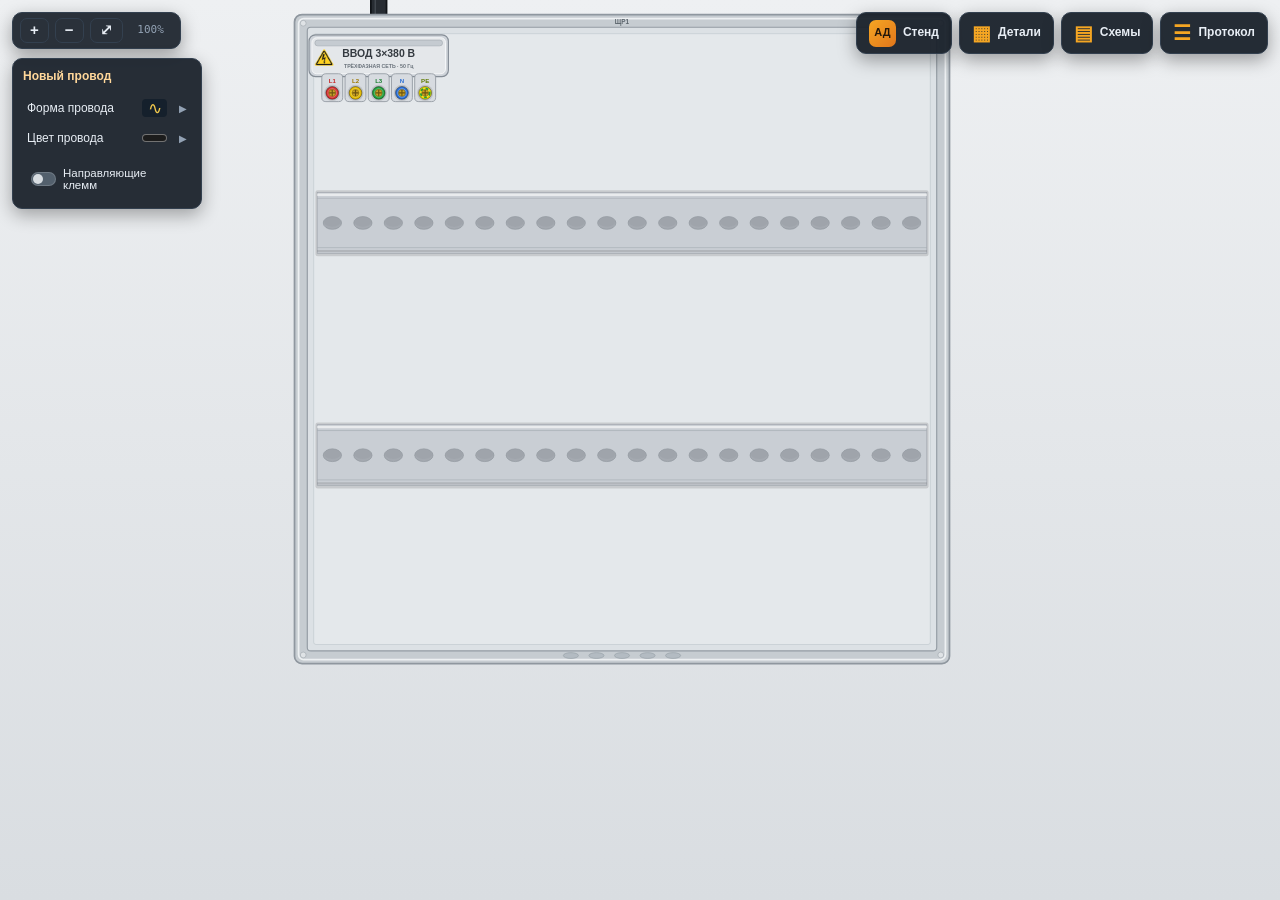
==== commit ac280ff9: "Перенесена рабочая версия тренажёра" ====
--- a/index.html
+++ b/index.html
@@ -13,6 +13,7 @@
   <section class="stage">
     <svg id="scene" viewBox="0 0 1240 1550" preserveAspectRatio="xMidYMid meet">
       <g id="world" transform="translate(0,200)">
+      <g id="panelLayer"></g>
       <g id="railLayer"></g>
       <g id="guideLayer"></g>
       <g id="motorLayer"></g>
@@ -22,6 +23,7 @@
       <g id="wireLayer"></g>
       <g id="termLayer"></g>
       <g id="mmLayer"></g>
+      <g id="clampLayer"></g>
       </g>
     </svg>
     <div class="zoomctl">
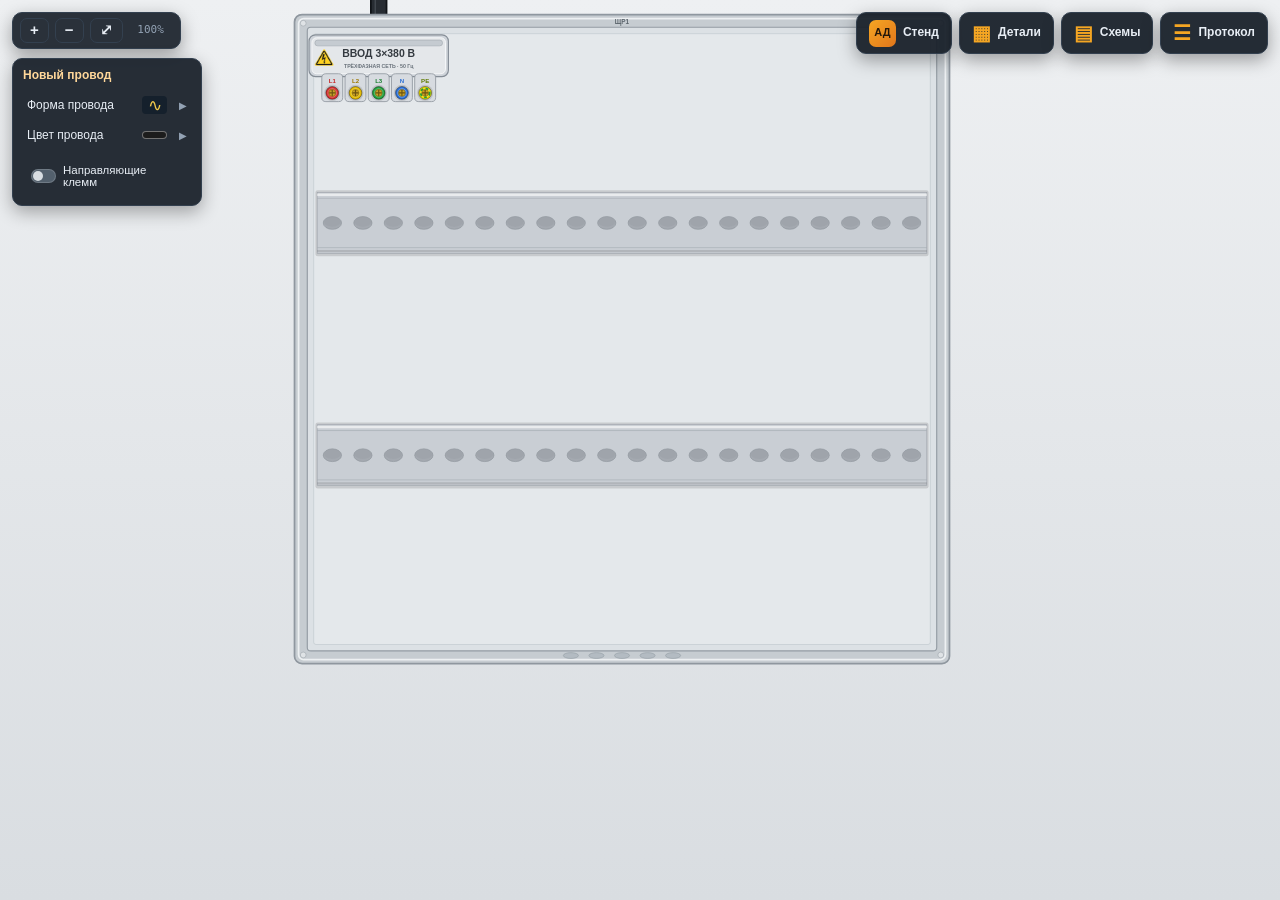
==== commit 8aa1ce10: "адаптация" ====
--- a/index.html
+++ b/index.html
@@ -2,7 +2,7 @@
 <html lang="ru">
 <head>
 <meta charset="utf-8">
-<meta name="viewport" content="width=device-width, initial-scale=1">
+<meta name="viewport" content="width=device-width, initial-scale=1, viewport-fit=cover">
 <title>Тренажёр-стенд «Пуск-реверс трёхфазного АД» — Этап 1: вводные автоматы</title>
 <link rel="stylesheet" href="styles.css">
 </head>
@@ -27,13 +27,13 @@
       </g>
     </svg>
     <div class="zoomctl">
-      <button id="zin" title="Приблизить">+</button>
-      <button id="zout" title="Отдалить">−</button>
-      <button id="zfit" title="Показать весь стенд">⤢</button>
+      <button id="zin" title="Приблизить" aria-label="Приблизить">+</button>
+      <button id="zout" title="Отдалить" aria-label="Отдалить">−</button>
+      <button id="zfit" title="Показать весь стенд" aria-label="Показать весь стенд">⤢</button>
       <span id="zval">100%</span>
     </div>
     <div class="wire-defaults" aria-label="Настройки новых проводов">
-      <div class="wire-defaults-title">Новый провод</div>
+      <button id="wireToolsToggle" type="button" class="wire-defaults-title" aria-expanded="false">Новый провод <span class="touch-only">⌃</span></button>
       <div class="wire-defaults-menu">
         <div class="wire-default-sub" id="wireShapeDefault">
           <button type="button" class="wire-default-trigger"><span class="wire-trigger-title">Форма провода</span><i class="wire-current-shape">∿</i><span class="wire-trigger-arrow">▶</span></button>
@@ -64,6 +64,11 @@
       </div>
       <button type="button" id="guideToggle" class="guide-toggle" aria-pressed="false"><i></i><span>Направляющие клемм</span></button>
     </div>
+    <div class="touch-controls">
+      <button id="touchPanToggle" type="button" aria-pressed="false">✥ Перемещение</button>
+      <button id="touchCancel" type="button" disabled>Отмена</button>
+    </div>
+    <div id="touchStatus" class="touch-status" role="status" aria-live="polite"></div>
   </section>
 
   <!-- ========== СВОРАЧИВАЕМОЕ МЕНЮ ========== -->
@@ -100,6 +105,8 @@
           <input id="presetName" class="preset-name" type="text" maxlength="60" placeholder="Название схемы">
           <button id="presetSave" class="preset-primary">Сохранить текущую схему</button>
           <select id="presetList" class="preset-list" size="5" aria-label="Сохранённые схемы"></select>
+          <button id="presetFolderConnect" class="preset-import" type="button">Подключить папку presets</button>
+          <div id="presetFolderStatus" class="preset-status">Схемы из папки presets подключаются автоматически.</div>
           <div class="preset-actions">
             <button id="presetLoad">Загрузить</button>
             <button id="presetDelete" class="preset-danger">Удалить</button>
@@ -198,6 +205,7 @@
   </div>
 </div>
 
+<script src="presets/catalog.js"></script>
 <script src="app.js"></script>
 </body>
 </html>
--- a/styles.css
+++ b/styles.css
@@ -41,7 +41,7 @@
   }
 
   /* ---------- каркас ---------- */
-  main{height:100vh;display:block;padding:0;min-height:0}
+  main{height:100vh;height:100dvh;display:block;padding:0;min-height:0}
 
   .stage{
     background:linear-gradient(180deg,#eef0f2,#d9dde1);
@@ -76,7 +76,7 @@
     color:var(--text);background:rgba(26,33,43,.94);border:1px solid var(--line);
     border-radius:10px;box-shadow:0 6px 18px rgba(0,0,0,.32);font-size:11px
   }
-  .wire-defaults-title{margin-bottom:7px;color:#ffd79a;font-size:12px;font-weight:800}
+  .wire-defaults-title{display:block;width:100%;margin-bottom:7px;padding:0;border:0;background:transparent;text-align:left;color:#ffd79a;font-size:12px;font-weight:800}
   .wire-defaults-menu{margin:2px -4px 0}
   .wire-default-sub{position:relative}
   .wire-default-trigger{display:flex;align-items:center;justify-content:space-between;gap:12px;width:100%;padding:7px 8px;border:0;border-radius:6px;background:transparent;color:var(--text);font:12px "Segoe UI",Arial,sans-serif;text-align:left;cursor:pointer}
@@ -416,6 +416,7 @@
   }
   .menu-sub:hover>.wire-palette,.menu-sub:focus-within>.wire-palette,
   .menu-sub:hover>.wire-shapes,.menu-sub:focus-within>.wire-shapes{display:grid}
+  .menu-sub.open>.wire-palette,.menu-sub.open>.wire-shapes{display:grid}
   .ctxmenu.flip-sub .wire-palette,.ctxmenu.flip-sub .wire-shapes{left:auto;right:calc(100% - 2px)}
   .ctxmenu.raise-sub .wire-palette,.ctxmenu.raise-sub .wire-shapes{top:auto;bottom:-5px}
   .wire-palette button{display:flex;align-items:center;gap:8px;padding:5px 8px;font-size:11.5px}
@@ -459,3 +460,79 @@
   padding:2px 5px;font:10px/1.25 "Segoe UI",Arial,sans-serif;color:#54470e;
 }
 .mm-object-note.danger{color:#8b1717;font-weight:800}
+
+/* Телефоны, планшеты и ноутбуки с сенсорным экраном. */
+button,summary,label.preset-import{touch-action:manipulation;-webkit-tap-highlight-color:transparent}
+#scene{-webkit-user-select:none;-webkit-touch-callout:none}
+.touch-only,.touch-controls,.touch-status,.tray-add{display:none}
+.side-flyout,.properties-dialog,.preset-list{overscroll-behavior:contain;-webkit-overflow-scrolling:touch}
+.touch-ui .touch-only{display:inline}
+.touch-ui .touch-controls{
+  display:flex;gap:6px;position:absolute;left:max(8px,env(safe-area-inset-left));
+  bottom:max(8px,env(safe-area-inset-bottom));z-index:6;padding:4px;
+  border:1px solid var(--line);border-radius:10px;background:rgba(26,33,43,.95)
+}
+.touch-ui .touch-controls button{min-height:44px;padding:8px 12px;font-size:13px}
+.touch-controls .on{background:#285f91;border-color:#6399c9}
+.touch-ui .touch-status:not(:empty){
+  display:block;position:absolute;left:8px;right:8px;bottom:calc(68px + env(safe-area-inset-bottom));
+  padding:7px 10px;border-radius:8px;color:#edf3f8;background:rgba(26,33,43,.92);
+  font-size:12px;pointer-events:none;z-index:7;text-align:center
+}
+.touch-ui .zoomctl{top:max(8px,env(safe-area-inset-top));left:max(8px,env(safe-area-inset-left));gap:3px;padding:3px}
+.touch-ui .zoomctl button{width:44px;height:44px;padding:0;font-size:22px}
+.touch-ui .zoomctl #zval{min-width:38px;font-size:10px}
+.touch-ui .side{top:max(8px,env(safe-area-inset-top));right:max(8px,env(safe-area-inset-right));gap:4px}
+.touch-ui .side-menu-item>summary{min-width:44px;min-height:44px;padding:0 8px}
+.touch-ui .side-flyout{max-height:calc(100dvh - 80px - env(safe-area-inset-top) - env(safe-area-inset-bottom))}
+.touch-ui .wire-defaults{
+  top:auto;bottom:calc(100px + env(safe-area-inset-bottom));left:max(8px,env(safe-area-inset-left));
+  width:186px;max-height:calc(100dvh - 175px - env(safe-area-inset-top) - env(safe-area-inset-bottom));overflow:auto;padding:4px
+}
+.touch-ui .wire-defaults-title{min-height:44px;display:flex;align-items:center;justify-content:space-between;margin:0;padding:8px 10px;font-size:13px}
+.touch-ui .wire-defaults:not(.expanded) .wire-defaults-menu,.touch-ui .wire-defaults:not(.expanded) .guide-toggle{display:none}
+.touch-ui .wire-defaults-menu{margin:0}
+.touch-ui .wire-default-trigger,.touch-ui .guide-toggle,.touch-ui .wire-default-flyout button{min-height:44px;font-size:13px}
+.touch-ui .wire-default-flyout{position:static;width:100%;max-height:240px;overflow:auto;box-shadow:none;padding:3px}
+.touch-ui .guide-toggle{margin-top:3px}
+.touch-ui .tray-item{touch-action:pan-y;padding:10px;min-height:96px;cursor:default}
+.touch-ui .tray-item .mini{touch-action:none;min-width:44px;max-width:90px}
+.touch-ui .tray-meta{min-width:0;padding-right:4px}
+.touch-ui .tray-meta b{font-size:13px}
+.touch-ui .tray-add{display:block;flex:0 0 44px;width:44px;height:44px;padding:0;font-size:25px;text-align:center;margin-left:auto}
+.touch-ui .side-flyout button,.touch-ui .preset-import{min-height:44px;font-size:13px}
+.touch-ui .preset-name,.touch-ui .preset-list,.touch-ui .property-field input,
+.touch-ui .property-field select,.touch-ui .property-field textarea{font-size:16px;min-height:44px}
+.touch-ui .properties-modal{padding:8px;padding-top:max(8px,env(safe-area-inset-top));padding-bottom:max(8px,env(safe-area-inset-bottom))}
+.touch-ui .properties-dialog{max-height:calc(100dvh - 16px - env(safe-area-inset-top) - env(safe-area-inset-bottom))}
+.touch-ui .properties-close{width:44px!important;height:44px;min-height:44px;line-height:40px!important}
+.touch-ui .properties-actions button{min-height:44px;font-size:14px}
+.touch-ui .ctxmenu{
+  left:max(8px,env(safe-area-inset-left))!important;right:max(8px,env(safe-area-inset-right));
+  top:auto!important;bottom:max(8px,env(safe-area-inset-bottom));width:auto;min-width:0;
+  max-height:calc(100dvh - 90px - env(safe-area-inset-top) - env(safe-area-inset-bottom));overflow:auto
+}
+.touch-ui .ctxmenu button{min-height:44px;font-size:14px}
+.touch-ui .ctxmenu .wire-palette,.touch-ui .ctxmenu .wire-shapes{
+  position:static;width:100%;max-height:260px;overflow:auto;box-shadow:none
+}
+.touch-ui .menu-sub:hover>.wire-palette,.touch-ui .menu-sub:focus-within>.wire-palette,
+.touch-ui .menu-sub:hover>.wire-shapes,.touch-ui .menu-sub:focus-within>.wire-shapes{display:none}
+.touch-ui .menu-sub.open>.wire-palette,.touch-ui .menu-sub.open>.wire-shapes{display:grid}
+.touch-ui #toast{width:calc(100vw - 24px);max-width:560px;bottom:calc(76px + env(safe-area-inset-bottom))}
+.touch-ui #toast.fault{top:calc(68px + env(safe-area-inset-top));bottom:auto;max-height:calc(100dvh - 155px);overflow:auto;font-size:14px;padding:10px}
+@media(max-width:900px){
+  .touch-ui .side-menu-item>summary{font-size:0;padding:0;justify-content:center}
+  .touch-ui .side-menu-item>summary span{font-size:0}
+  .touch-ui .side-menu-item>summary .menu-icon{font-size:19px}
+  .touch-ui .side-menu-item>summary .menu-logo{font-size:10px}
+  .side-flyout{position:fixed;top:calc(64px + env(safe-area-inset-top));right:max(8px,env(safe-area-inset-right));left:max(8px,env(safe-area-inset-left));width:auto;max-width:420px;margin-left:auto;max-height:calc(100dvh - 80px - env(safe-area-inset-top) - env(safe-area-inset-bottom))}
+}
+@media(max-width:390px){
+  .touch-ui .zoomctl #zval{display:none}
+  .touch-ui .zoomctl button{width:40px}
+}
+@media(max-height:500px){
+  .touch-ui .wire-defaults{bottom:calc(70px + env(safe-area-inset-bottom));max-height:calc(100dvh - 145px)}
+  .touch-ui .touch-status:not(:empty){left:230px;bottom:8px;width:calc(100% - 240px)}
+}
